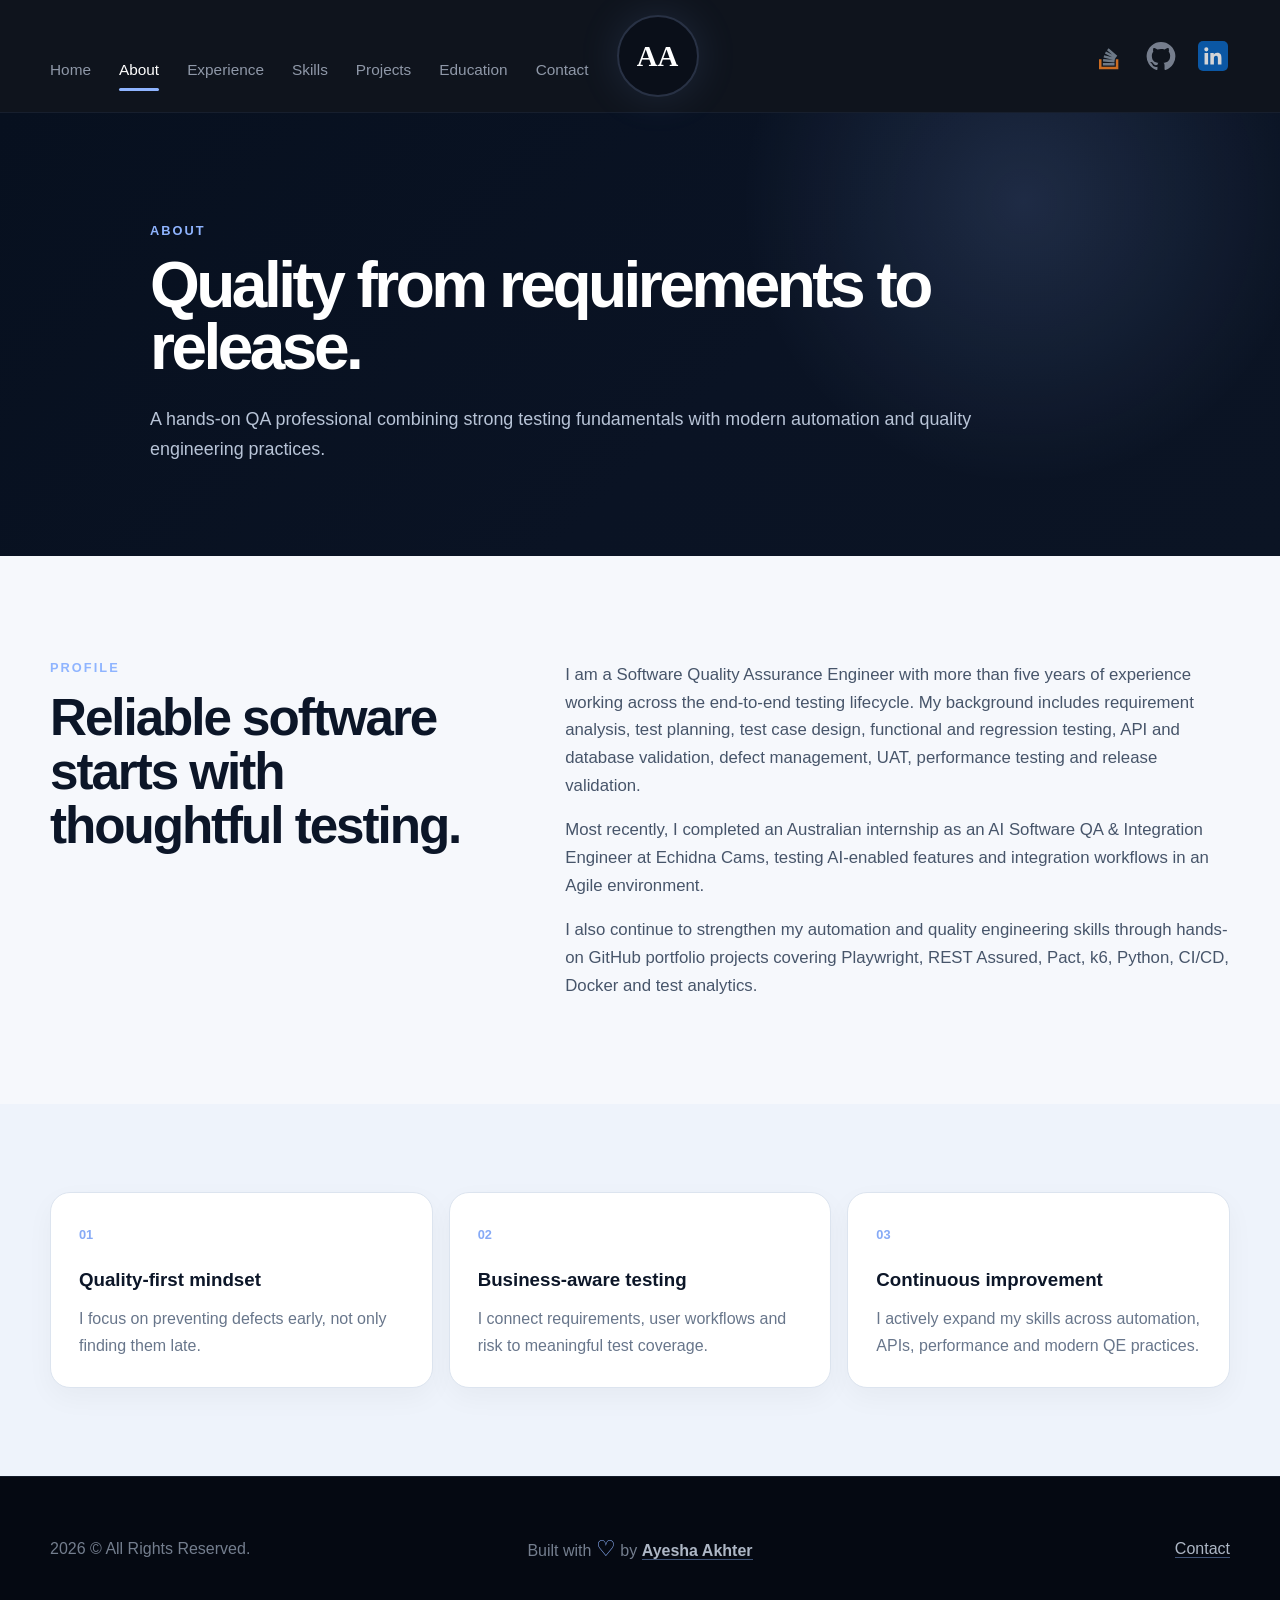
==== about.html @ 02e613cc "Add professional QA portfolio website" ====
<!DOCTYPE html>
<html lang="en">
<head>
<meta charset="UTF-8">
<meta name="viewport" content="width=device-width,initial-scale=1.0">
<meta name="description" content="Ayesha Akhter - Software QA Engineer, Automation Test Engineer and SDET portfolio.">
<meta name="author" content="Ayesha Akhter">
<title>About | Ayesha Akhter</title>
<link rel="stylesheet" href="styles.css">
</head>
<body>
<header class="site-header">
  <div class="nav-wrap container">
    <nav class="main-nav" aria-label="Primary navigation">
      <a href="index.html">Home</a>
      <a href="about.html" class="active">About</a>
      <a href="experience.html">Experience</a>
      <a href="skills.html">Skills</a>
      <a href="projects.html">Projects</a>
      <a href="education.html">Education</a>
      <a href="contact.html">Contact</a>
    </nav>

    <a class="logo" href="index.html" aria-label="Ayesha Akhter home">AA</a>

    <div class="social-nav">
      <a href="https://stackoverflow.com/" target="_blank" rel="noreferrer" aria-label="Stack Overflow" class="social-icon">
        <svg viewBox="0 0 24 24" aria-hidden="true"><path class="so-orange" d="M17.47 20.54v-6.02h2v8.02H4v-8.02h2v6.02h11.47z"/><path class="so-gray" d="M7.1 17.6h9.35v1.9H7.1v-1.9zm.24-3.18 9.18.78-.16 1.9-9.18-.78.16-1.9zm.8-3.12 8.87 2.32-.49 1.84-8.87-2.32.49-1.84zm1.45-2.91 8.16 4.18-.87 1.7-8.16-4.18.87-1.7zm2.08-2.53 6.93 6.02-1.25 1.44-6.93-6.02 1.25-1.44z"/></svg>
      </a>
      <a href="https://github.com/ayeshatamanna" target="_blank" rel="noreferrer" aria-label="GitHub" class="social-icon">
        <svg viewBox="0 0 24 24" aria-hidden="true"><path d="M12 .8a11.5 11.5 0 0 0-3.64 22.41c.58.11.79-.25.79-.56v-2.02c-3.22.7-3.9-1.37-3.9-1.37-.53-1.34-1.29-1.7-1.29-1.7-1.05-.72.08-.71.08-.71 1.16.08 1.78 1.2 1.78 1.2 1.04 1.77 2.72 1.26 3.38.96.1-.75.4-1.26.74-1.55-2.57-.29-5.27-1.28-5.27-5.69 0-1.26.45-2.28 1.19-3.09-.12-.29-.52-1.47.11-3.05 0 0 .97-.31 3.16 1.18A10.96 10.96 0 0 1 12 6.42c.98 0 1.96.13 2.87.39 2.19-1.49 3.16-1.18 3.16-1.18.63 1.58.23 2.76.11 3.05.74.81 1.19 1.83 1.19 3.09 0 4.42-2.71 5.39-5.29 5.68.42.36.79 1.07.79 2.16v3.04c0 .31.21.67.8.56A11.5 11.5 0 0 0 12 .8z"/></svg>
      </a>
      <a href="https://www.linkedin.com/in/ayeshatamanna/" target="_blank" rel="noreferrer" aria-label="LinkedIn" class="social-icon linkedin-icon">
        <svg viewBox="0 0 24 24" aria-hidden="true"><path d="M20.45 20.45h-3.56v-5.57c0-1.33-.03-3.04-1.85-3.04-1.85 0-2.14 1.45-2.14 2.94v5.67H9.34V8.98h3.42v1.57h.05c.47-.9 1.64-1.85 3.37-1.85 3.61 0 4.27 2.37 4.27 5.46v6.29zM5.32 7.41a2.06 2.06 0 1 1 0-4.12 2.06 2.06 0 0 1 0 4.12zM7.1 20.45H3.54V8.98H7.1v11.47z"/></svg>
      </a>
    </div>

    <button class="menu-btn" aria-label="Open menu" aria-expanded="false">☰</button>
  </div>
</header>
<main>

<section class="page-hero">
  <div class="container narrow">
    <p class="eyebrow">About</p>
    <h1>Quality from requirements to release.</h1>
    <p class="lead">A hands-on QA professional combining strong testing fundamentals with modern automation and quality engineering practices.</p>
  </div>
</section>

<section class="section">
  <div class="container two-col">
    <div>
      <p class="section-kicker">Profile</p>
      <h2>Reliable software starts with thoughtful testing.</h2>
    </div>
    <div class="rich-copy">
      <p>I am a Software Quality Assurance Engineer with more than five years of experience working across the end-to-end testing lifecycle. My background includes requirement analysis, test planning, test case design, functional and regression testing, API and database validation, defect management, UAT, performance testing and release validation.</p>
      <p>Most recently, I completed an Australian internship as an AI Software QA & Integration Engineer at Echidna Cams, testing AI-enabled features and integration workflows in an Agile environment.</p>
      <p>I also continue to strengthen my automation and quality engineering skills through hands-on GitHub portfolio projects covering Playwright, REST Assured, Pact, k6, Python, CI/CD, Docker and test analytics.</p>
    </div>
  </div>
</section>

<section class="section light">
  <div class="container value-grid">
    <article class="value-card"><span>01</span><h3>Quality-first mindset</h3><p>I focus on preventing defects early, not only finding them late.</p></article>
    <article class="value-card"><span>02</span><h3>Business-aware testing</h3><p>I connect requirements, user workflows and risk to meaningful test coverage.</p></article>
    <article class="value-card"><span>03</span><h3>Continuous improvement</h3><p>I actively expand my skills across automation, APIs, performance and modern QE practices.</p></article>
  </div>
</section>

</main>
<footer class="site-footer">
  <div class="container footer-grid">
    <div><span id="year"></span> © All Rights Reserved.</div>
    <div>Built with <span class="heart">♡</span> by <strong>Ayesha Akhter</strong></div>
    <div><a href="contact.html">Contact</a></div>
  </div>
</footer>
<script src="script.js"></script>
</body>
</html>
---- styles.css ----
:root{
  --bg:#060b14;
  --bg2:#0b1424;
  --panel:#0f1b30;
  --panel2:#13233d;
  --text:#f6f8fc;
  --muted:#aab7ca;
  --accent:#8fb4ff;
  --accent2:#c5d8ff;
  --soft:#eef3fb;
  --line:#24344f;
  --ink:#0c1628;
  --white:#fff;
  --max:1180px;
  --radius:24px;
  --shadow:0 22px 60px rgba(6,11,20,.14);
}
*{box-sizing:border-box}
html{scroll-behavior:smooth}
body{
  margin:0;
  background:#f6f8fc;
  color:var(--ink);
  font-family:Inter,ui-sans-serif,-apple-system,BlinkMacSystemFont,"Segoe UI",sans-serif;
  line-height:1.65;
}
a{text-decoration:none;color:inherit}
.container{width:min(var(--max),calc(100% - 40px));margin:auto}
.site-header{
  position:sticky;top:0;z-index:100;
  background:rgba(6,11,20,.96);
  border-bottom:1px solid #171f2e;
  backdrop-filter:blur(14px)
}
.nav-wrap{
  height:112px;
  display:grid;
  grid-template-columns:1fr auto 1fr;
  align-items:center;
  gap:28px
}
.main-nav{display:flex;gap:28px;align-items:center}
.main-nav a{
  color:#8f98a8;
  font-size:.96rem;
  padding:40px 0 12px;
  position:relative;
  transition:.2s
}
.main-nav a:hover,.main-nav a.active{color:white}
.main-nav a.active:after{
  content:"";
  position:absolute;left:0;right:0;bottom:4px;height:3px;
  background:var(--accent);
  border-radius:999px
}
.logo{
  width:82px;height:82px;border-radius:50%;
  display:grid;place-items:center;
  background:#0a0f19;color:#fff;
  border:2px solid #283144;
  font:800 1.8rem Georgia,serif;
  box-shadow:0 0 44px rgba(143,180,255,.12)
}
.social-nav{display:flex;justify-content:flex-end;gap:16px}
.social-nav a{
  width:38px;height:38px;border-radius:9px;
  display:grid;place-items:center;color:#aab2c0;
  border:1px solid transparent;font-weight:800
}
.social-nav a:hover{color:#fff;border-color:#33415b}
.menu-btn{display:none}

.hero,.page-hero{
  background:
    radial-gradient(circle at 80% 20%,rgba(143,180,255,.15),transparent 26%),
    linear-gradient(135deg,#07101f 0%,#0a1324 58%,#0b1424 100%);
  color:white
}
.hero{
  min-height:calc(100vh - 112px);
  display:flex;align-items:center;padding:84px 0
}
.hero-grid{
  display:grid;
  grid-template-columns:1.35fr .65fr;
  gap:72px;
  align-items:center
}
.eyebrow,.section-kicker{
  color:var(--accent);
  text-transform:uppercase;
  letter-spacing:.16em;
  font-size:.8rem;
  font-weight:800
}
h1{
  font-size:clamp(3rem,6vw,5.8rem);
  line-height:.98;
  letter-spacing:-.055em;
  margin:12px 0 26px
}
.hero h1 span{color:var(--accent)}
.lead{
  max-width:840px;
  color:#b8c4d7;
  font-size:1.12rem
}
.cta-row{display:flex;gap:12px;flex-wrap:wrap;margin:30px 0 24px}
.btn{
  min-height:50px;padding:0 22px;border-radius:12px;
  display:inline-flex;align-items:center;font-weight:800
}
.btn.primary{
  background:linear-gradient(135deg,#9fc0ff,#7fa8f7);
  color:#07101f;
  box-shadow:0 12px 30px rgba(127,168,247,.18)
}
.btn.secondary{
  border:1px solid #3b4a66;
  color:white;
  background:rgba(255,255,255,.02)
}
.btn:hover{transform:translateY(-2px)}
.meta-row{display:flex;gap:18px;flex-wrap:wrap;color:#aab7c9;font-size:.92rem}

.profile-panel{
  background:linear-gradient(160deg,#111e35,#0b1528);
  border:1px solid #283a59;
  border-radius:30px;
  padding:36px;
  text-align:center;
  box-shadow:0 30px 70px rgba(0,0,0,.36)
}
.profile-photo{
  width:250px;height:250px;
  object-fit:cover;
  border-radius:44px;
  margin:0 auto 26px;
  border:4px solid rgba(255,255,255,.13);
  box-shadow:0 18px 46px rgba(0,0,0,.35)
}
.profile-panel h2{margin:0 0 7px;font-size:1.9rem}
.profile-panel p{color:#b1bed1}
.pill-row{display:flex;flex-wrap:wrap;gap:8px;justify-content:center;margin:22px 0}
.pill-row span,.tech-row span{
  border:1px solid #3a4b69;
  border-radius:999px;
  padding:6px 10px;
  font-size:.77rem;
  font-weight:700;
  color:#dce6f6
}
.profile-link{color:var(--accent);font-weight:700}

.stats-section{background:#0a101b;color:white;padding:28px 0}
.stats{display:grid;grid-template-columns:repeat(3,1fr);gap:16px}
.stats div{
  background:#0e1727;
  border:1px solid #223047;
  border-radius:15px;
  padding:21px
}
.stats strong{display:block;color:var(--accent);font-size:1.38rem}
.stats span{color:#97a5b9;font-size:.9rem}

.section{padding:88px 0}
.light{background:var(--soft)}
.page-hero{padding:94px 0 74px}
.page-hero h1{font-size:clamp(2.8rem,5vw,5rem);max-width:900px}
.narrow{max-width:980px}
.section h2{
  font-size:clamp(2rem,4vw,3.35rem);
  line-height:1.06;
  letter-spacing:-.04em;
  margin:8px 0 28px
}
.two-col{display:grid;grid-template-columns:.8fr 1.2fr;gap:72px}
.rich-copy p{font-size:1.05rem;color:#47556a}
.quick-grid,.value-grid{
  display:grid;grid-template-columns:repeat(3,1fr);gap:16px
}
.quick-card,.value-card{
  background:white;
  border:1px solid #dce4ef;
  border-radius:20px;
  padding:28px;
  box-shadow:0 10px 28px rgba(10,20,36,.04)
}
.quick-card span,.value-card span{color:#86aaf6;font-weight:800;font-size:.8rem}
.quick-card h3,.value-card h3{margin:18px 0 10px}
.quick-card p,.value-card p{color:#68768b;margin:0}

.timeline{display:grid;gap:18px}
.timeline-card{
  background:white;
  border:1px solid #dfe6f0;
  border-radius:22px;
  padding:30px;
  box-shadow:0 8px 26px rgba(10,20,36,.04)
}
.timeline-top{display:flex;justify-content:space-between;gap:30px}
.timeline-top h2{font-size:1.35rem;margin:0}
.timeline-top h2 span{color:#7c8798;font-weight:600}
.timeline-top p,.timeline-top time{color:#6a778a}
.timeline-card li+li{margin-top:7px}

.skills-page{background:#081322}
.skills-page .skills-grid{
  display:grid;grid-template-columns:repeat(2,1fr);gap:20px
}
.skill-card{
  background:#12213a;
  border:1px solid #2c3d59;
  border-radius:22px;
  padding:32px
}
.skill-card h2{color:white;font-size:1.45rem;margin:0 0 14px}
.skill-card p{color:#bdc8d9;font-size:1.02rem;margin:0}
.note{color:#8292a9;font-size:.88rem;margin-top:20px}

.projects-dark{background:#08111f;color:white}
.projects-dark h2{color:white}
.section-intro{max-width:820px;color:#aeb9cb;margin-bottom:36px}
.project-grid{display:grid;grid-template-columns:repeat(2,1fr);gap:18px}
.project-card{
  background:linear-gradient(160deg,#0f1d35,#0a1426);
  color:white;
  border:1px solid #2a3c5a;
  border-radius:24px;
  padding:30px;
  min-height:330px;
  display:flex;
  flex-direction:column;
  box-shadow:0 16px 42px rgba(6,11,20,.22);
  transition:.2s
}
.project-card:hover{transform:translateY(-4px);border-color:#5e7dae}
.project-head{display:flex;justify-content:space-between;align-items:center}
.project-head a{color:var(--accent);font-size:1.5rem}
.badge{
  display:inline-flex;
  background:rgba(143,180,255,.13);
  color:#9fc0ff;
  border-radius:999px;
  padding:6px 10px;
  font-size:.72rem;
  font-weight:800;
  text-transform:uppercase;
  letter-spacing:.07em
}
.project-card h2{font-size:1.42rem;margin:30px 0 10px}
.project-card p{color:#aeb9cb;flex:1}
.tech-row{display:flex;flex-wrap:wrap;gap:8px;margin-top:22px}

.official-grid{display:grid;grid-template-columns:repeat(2,1fr);gap:16px}
.official-card{
  background:white;
  border:1px solid #dbe4ef;
  border-radius:20px;
  padding:26px;
  box-shadow:0 10px 28px rgba(10,20,36,.04)
}
.official-type{color:#769de9;font-size:.75rem;font-weight:800;text-transform:uppercase;letter-spacing:.08em}
.official-card h3{margin:10px 0 8px;font-size:1.22rem}
.official-card p{margin:0;color:#657387}

.edu-grid,.contact-grid{display:grid;grid-template-columns:repeat(2,1fr);gap:18px}
.edu-card,.contact-card{
  background:white;
  border:1px solid #dbe4ef;
  border-radius:20px;
  padding:28px;
  box-shadow:0 10px 28px rgba(10,20,36,.04)
}
.edu-card h2{font-size:1.35rem;margin:14px 0 10px}
.edu-card p{color:#657387}
.contact-card span{
  display:block;
  color:#7e8a9b;
  text-transform:uppercase;
  letter-spacing:.1em;
  font-size:.78rem
}
.contact-card strong{display:block;margin-top:8px;overflow-wrap:anywhere}

.site-footer{
  background:#050912;
  color:#747e8e;
  border-top:1px solid #131b29;
  padding:54px 0
}
.footer-grid{
  display:grid;
  grid-template-columns:1fr 1fr 1fr;
  align-items:center
}
.footer-grid div:nth-child(2){text-align:center}
.footer-grid div:nth-child(3){text-align:right}
.footer-grid a,.footer-grid strong{
  color:#aeb7c5;
  border-bottom:1px solid #3f5274
}
.heart{color:var(--accent);font-size:1.35rem}

@media(max-width:980px){
  .nav-wrap{grid-template-columns:auto 1fr auto}
  .main-nav{
    display:none;
    position:absolute;
    top:112px;left:20px;right:20px;
    flex-direction:column;
    align-items:stretch;
    gap:0;
    background:#09111f;
    border:1px solid #26354d;
    border-radius:14px;
    padding:14px
  }
  .main-nav.open{display:flex}
  .main-nav a{padding:13px}
  .main-nav a.active:after{display:none}
  .menu-btn{display:block;background:none;border:0;color:white;font-size:1.45rem}
  .social-nav{display:none}
  .hero-grid,.two-col{grid-template-columns:1fr}
  .profile-panel{max-width:560px}
  .stats,.quick-grid,.value-grid,.skills-page .skills-grid,.project-grid,.official-grid,.edu-grid,.contact-grid{grid-template-columns:1fr}
  .timeline-top{flex-direction:column;gap:5px}
}

@media(max-width:650px){
  .container{width:min(var(--max),calc(100% - 28px))}
  .nav-wrap{height:92px}
  .logo{width:64px;height:64px}
  .main-nav{top:92px}
  .hero{padding:58px 0}
  .profile-photo{width:195px;height:195px}
  .footer-grid{grid-template-columns:1fr;gap:16px}
  .footer-grid div:nth-child(2),.footer-grid div:nth-child(3){text-align:left}
}

/* Premium social icons */
.social-nav{display:flex;justify-content:flex-end;align-items:center;gap:18px}
.social-nav .social-icon{
  width:34px;height:34px;padding:0;border:0;background:transparent;
  display:grid;place-items:center;opacity:.82;transition:transform .2s ease,opacity .2s ease
}
.social-nav .social-icon:hover{transform:translateY(-2px);opacity:1;border:0}
.social-nav .social-icon svg{width:30px;height:30px;display:block;fill:#8d96a6}
.social-nav .social-icon .so-orange{fill:#f48024}
.social-nav .social-icon .so-gray{fill:#82909f}
.social-nav .linkedin-icon svg{background:#0a66c2;fill:#fff;border-radius:5px;padding:3px}

/* Skills page now follows the same light/dark visual rhythm as other pages */
.skills-page{
  background:#f6f8fc;
  color:#0c1628;
}
.skills-page .skills-grid{
  display:grid;
  grid-template-columns:repeat(2,1fr);
  gap:20px;
}
.skills-page .skill-card{
  background:#fff;
  border:1px solid #dbe4ef;
  border-radius:22px;
  padding:32px;
  box-shadow:0 10px 28px rgba(10,20,36,.05);
  transition:transform .2s ease,border-color .2s ease,box-shadow .2s ease;
}
.skills-page .skill-card:hover{
  transform:translateY(-3px);
  border-color:#b9ccec;
  box-shadow:0 16px 38px rgba(10,20,36,.08);
}
.skills-page .skill-card h2{
  color:#0c1628;
  font-size:1.45rem;
  margin:0 0 14px;
}
.skills-page .skill-card p{
  color:#607087;
  font-size:1.02rem;
  margin:0;
}
.skills-page .note{
  color:#758398;
  background:#eef3fb;
  border:1px solid #dbe4ef;
  border-radius:14px;
  padding:14px 18px;
  margin-top:20px;
}


/* Projects page: premium light GitHub portfolio section */
.projects-dark{
  background:#f6f8fc;
  color:#0c1628;
}
.projects-dark h2{
  color:#0c1628;
}
.projects-dark .section-intro{
  color:#657387;
}
.projects-dark .project-card{
  background:#ffffff;
  color:#0c1628;
  border:1px solid #dbe4ef;
  box-shadow:0 10px 28px rgba(10,20,36,.05);
}
.projects-dark .project-card:hover{
  transform:translateY(-4px);
  border-color:#b9ccec;
  box-shadow:0 18px 40px rgba(10,20,36,.09);
}
.projects-dark .project-card h2{
  color:#0c1628;
}
.projects-dark .project-card p{
  color:#607087;
}
.projects-dark .project-head a{
  color:#739ce9;
}
.projects-dark .badge{
  background:#edf4ff;
  color:#6f98e7;
}
.projects-dark .tech-row span{
  border:1px solid #d4dfed;
  background:#f8fafd;
  color:#26364d;
}
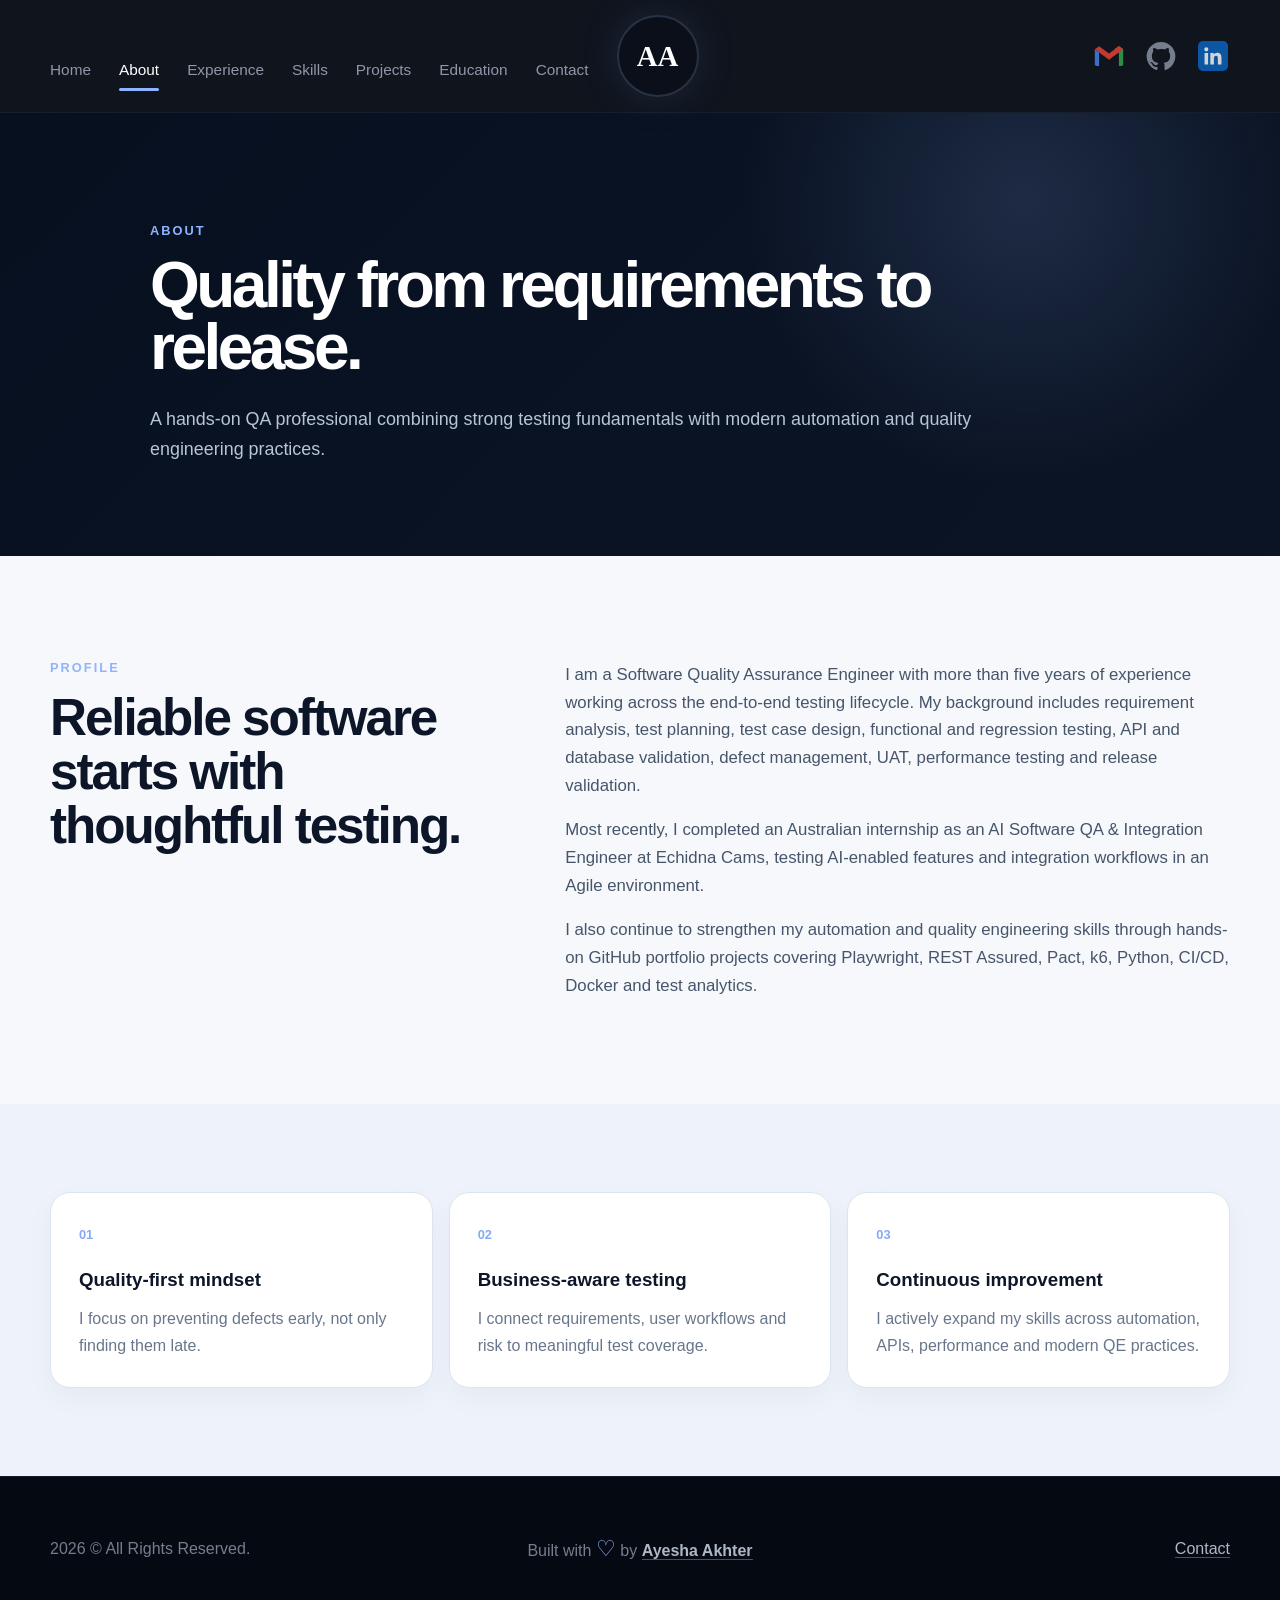
==== commit adfbe2b7: "Add files via upload" ====
--- a/about.html
+++ b/about.html
@@ -24,8 +24,13 @@
     <a class="logo" href="index.html" aria-label="Ayesha Akhter home">AA</a>
 
     <div class="social-nav">
-      <a href="https://stackoverflow.com/" target="_blank" rel="noreferrer" aria-label="Stack Overflow" class="social-icon">
-        <svg viewBox="0 0 24 24" aria-hidden="true"><path class="so-orange" d="M17.47 20.54v-6.02h2v8.02H4v-8.02h2v6.02h11.47z"/><path class="so-gray" d="M7.1 17.6h9.35v1.9H7.1v-1.9zm.24-3.18 9.18.78-.16 1.9-9.18-.78.16-1.9zm.8-3.12 8.87 2.32-.49 1.84-8.87-2.32.49-1.84zm1.45-2.91 8.16 4.18-.87 1.7-8.16-4.18.87-1.7zm2.08-2.53 6.93 6.02-1.25 1.44-6.93-6.02 1.25-1.44z"/></svg>
+      <a href="mailto:ayeshaakhter.work@gmail.com" aria-label="Gmail" class="social-icon gmail-icon">
+        <svg viewBox="0 0 24 18" aria-hidden="true">
+          <path fill="#4285F4" d="M2 4.2 5 6.45V16H3.2A1.2 1.2 0 0 1 2 14.8V4.2z"/>
+          <path fill="#34A853" d="M19 6.45 22 4.2v10.6A1.2 1.2 0 0 1 20.8 16H19V6.45z"/>
+          <path fill="#FBBC04" d="M19 2.15 22 4.2 19 6.45l-3.05-2.25L19 2.15z"/>
+          <path fill="#EA4335" d="M2 4.2 5.05 2.05 12 7.25l6.95-5.2L22 4.2 12 11.7 2 4.2z"/>
+        </svg>
       </a>
       <a href="https://github.com/ayeshatamanna" target="_blank" rel="noreferrer" aria-label="GitHub" class="social-icon">
         <svg viewBox="0 0 24 24" aria-hidden="true"><path d="M12 .8a11.5 11.5 0 0 0-3.64 22.41c.58.11.79-.25.79-.56v-2.02c-3.22.7-3.9-1.37-3.9-1.37-.53-1.34-1.29-1.7-1.29-1.7-1.05-.72.08-.71.08-.71 1.16.08 1.78 1.2 1.78 1.2 1.04 1.77 2.72 1.26 3.38.96.1-.75.4-1.26.74-1.55-2.57-.29-5.27-1.28-5.27-5.69 0-1.26.45-2.28 1.19-3.09-.12-.29-.52-1.47.11-3.05 0 0 .97-.31 3.16 1.18A10.96 10.96 0 0 1 12 6.42c.98 0 1.96.13 2.87.39 2.19-1.49 3.16-1.18 3.16-1.18.63 1.58.23 2.76.11 3.05.74.81 1.19 1.83 1.19 3.09 0 4.42-2.71 5.39-5.29 5.68.42.36.79 1.07.79 2.16v3.04c0 .31.21.67.8.56A11.5 11.5 0 0 0 12 .8z"/></svg>
--- a/styles.css
+++ b/styles.css
@@ -435,3 +435,18 @@
   background:#f8fafd;
   color:#26364d;
 }
+
+/* v6 social icon update: Gmail + GitHub + LinkedIn */
+.social-nav .gmail-icon svg{
+  width:30px;
+  height:30px;
+  display:block;
+}
+
+/* v7 Gmail icon refinement */
+.social-nav .gmail-icon svg{
+  width:34px;
+  height:28px;
+  display:block;
+  overflow:visible;
+}
